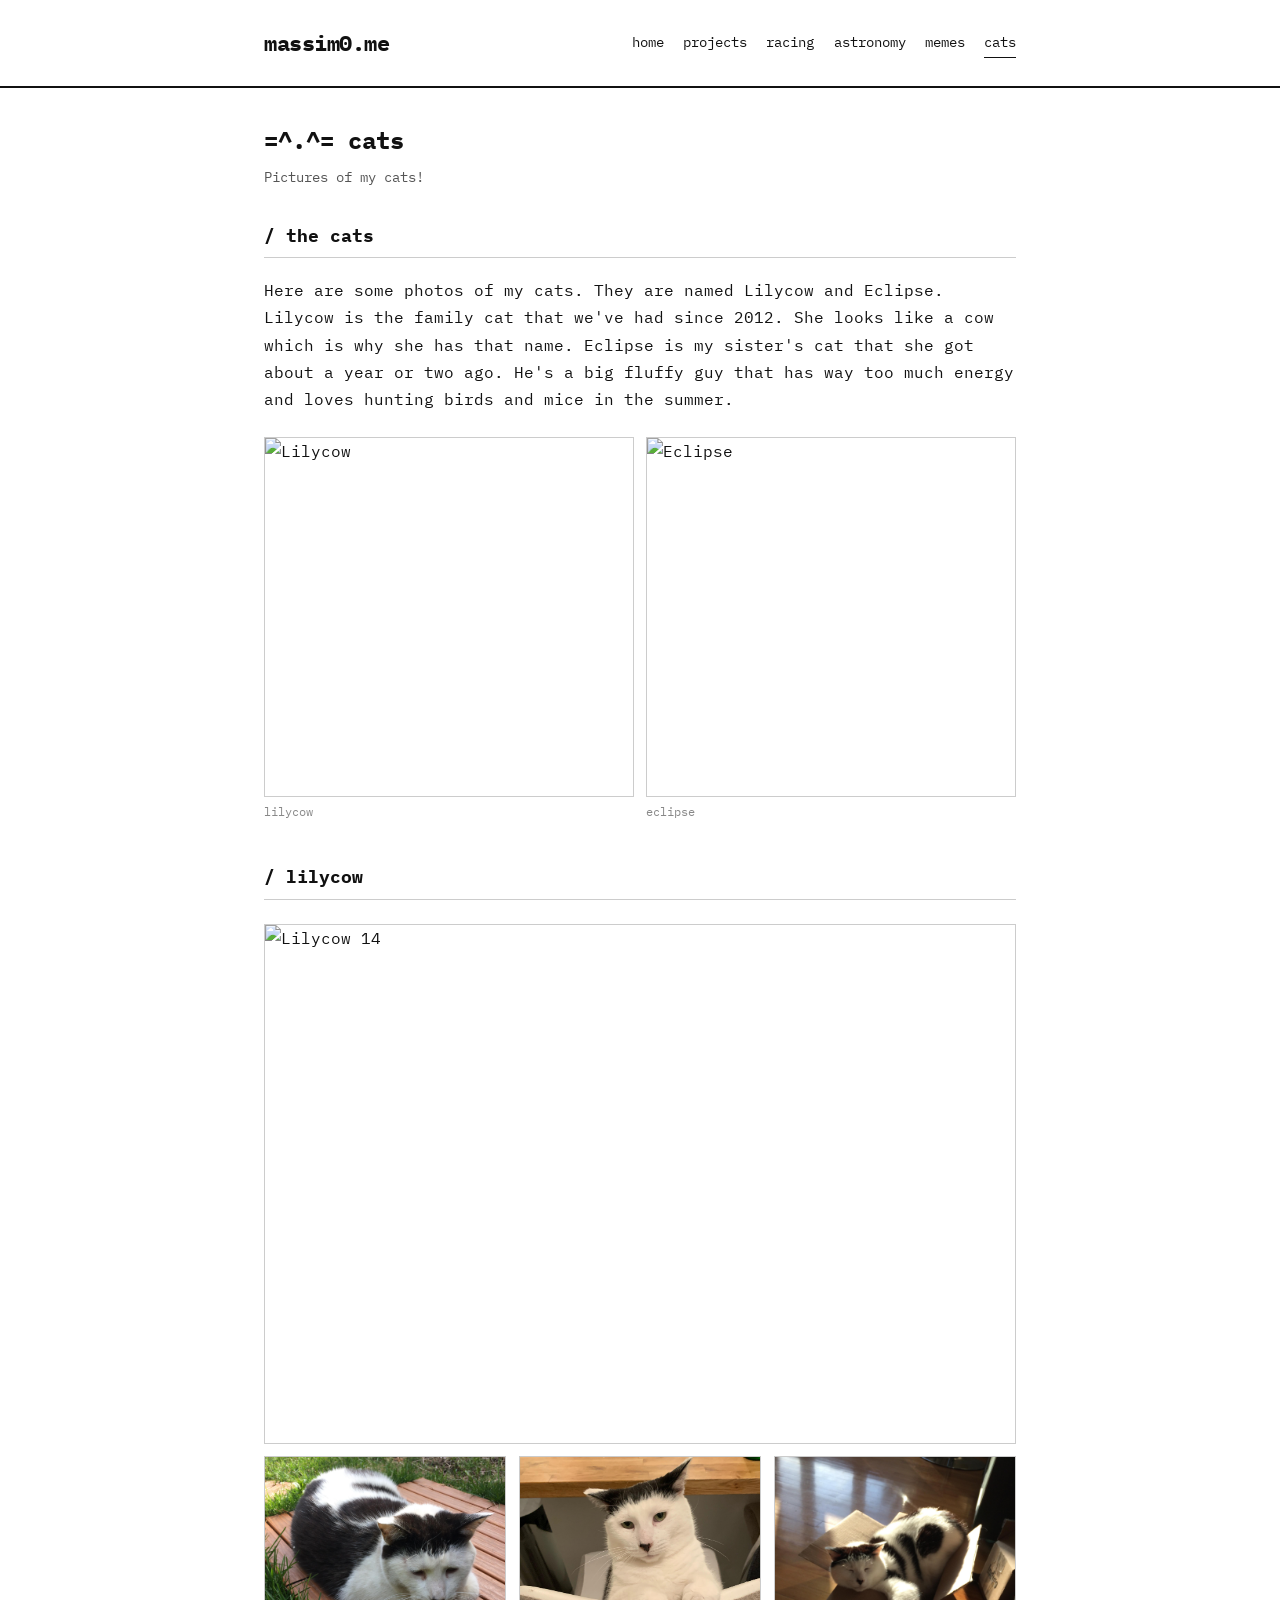
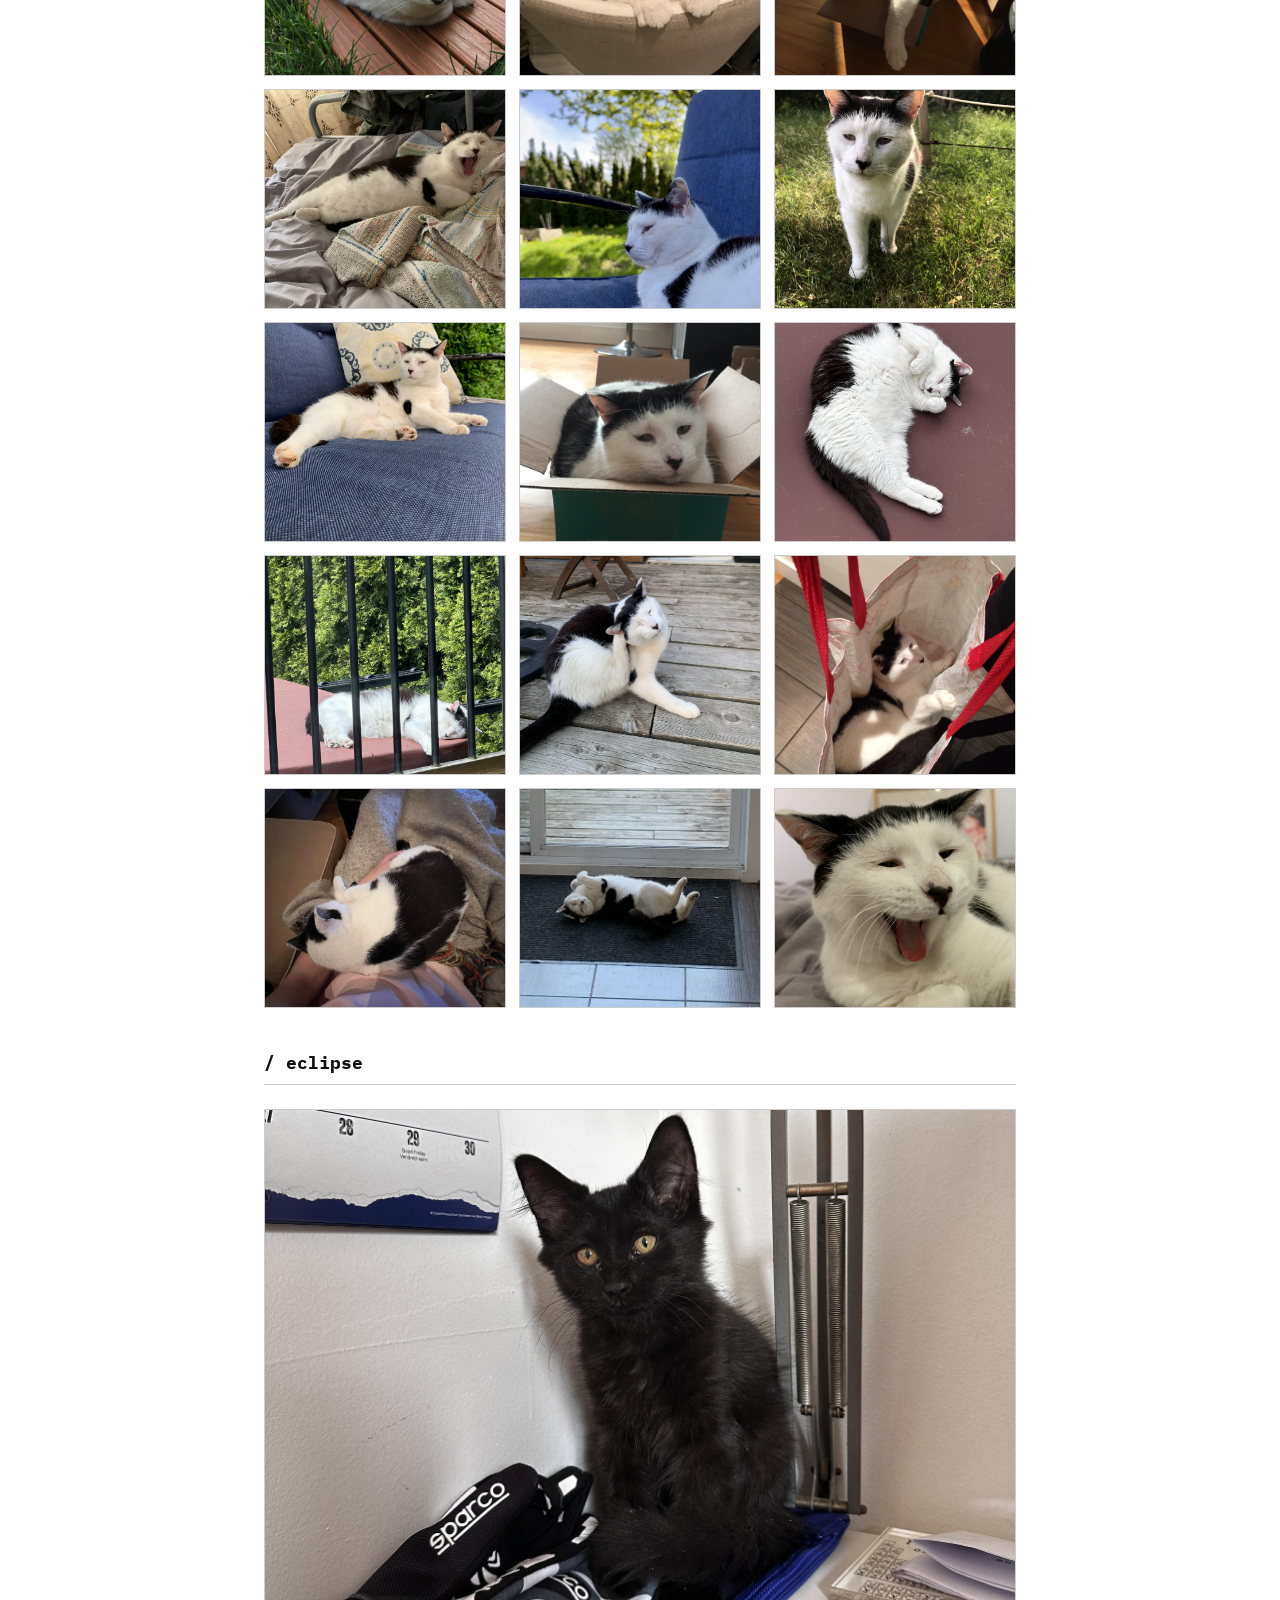
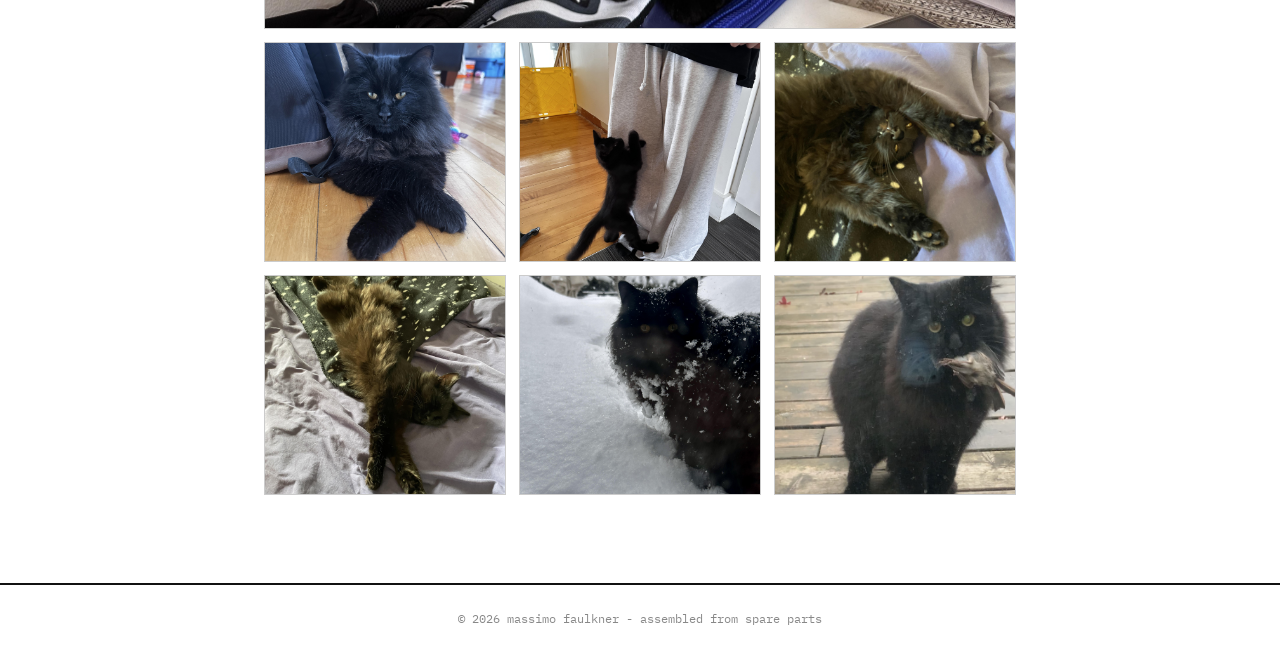
==== categories/cats.html @ 1d0e9ced "Initial commit" ====
<!DOCTYPE html>
<html lang="en" data-root="1">
<head>
  <meta charset="UTF-8">
  <meta name="viewport" content="width=device-width, initial-scale=1.0">
  <title>cats - massim0.me</title>
  <link rel="preconnect" href="https://fonts.googleapis.com">
  <link href="https://fonts.googleapis.com/css2?family=IBM+Plex+Mono:wght@400;600;700&display=swap" rel="stylesheet">
  <link rel="stylesheet" href="../css/style.css">
</head>
<body>

  <header>
    <div class="container">
      <div class="site-title">
        <a href="../index.html">massim0.me</a>
      </div>
      <nav>
        <a href="../index.html">home</a>
        <a href="projects.html">projects</a>
        <a href="racing.html">racing</a>
        <a href="astronomy.html">astronomy</a>
        <a href="memes.html">memes</a>
        <a href="cats.html" class="active">cats</a>
      </nav>
    </div>
  </header>

  <main>
    <div class="container">
      <section class="category-header">
        <h1>=^.^= cats</h1>
        <p>Pictures of my cats!</p>
      </section>

      <section class="cat-section">
        <div class="section-heading"><span>/ the cats</span></div>
        <p>
            Here are some photos of my cats. They are named Lilycow and Eclipse.
            Lilycow is the family cat that we've had since 2012. She looks like a cow
            which is why she has that name. Eclipse is my sister's cat that she got
            about a year or two ago. He's a big fluffy guy that has way too much
            energy and loves hunting birds and mice in the summer.
        </p>
        <div class="photo-grid" style="grid-template-columns: repeat(2, 1fr); max-width: 800px; margin-left: auto; margin-right: auto;">
          <div>
            <img src="../images/cats/lilycow.jpg" alt="Lilycow" style="height: 360px;">
            <p class="photo-caption">lilycow</p>
          </div>
          <div>
            <img src="../images/cats/eclipse.jpg" alt="Eclipse" style="height: 360px;">
            <p class="photo-caption">eclipse</p>
          </div>
        </div>
      </section>

      <section class="cat-section">
        <div class="section-heading"><span>/ lilycow</span></div>
        <div class="photo-grid">
          <div class="featured"><img src="../images/cats/lilycow14.JPG" alt="Lilycow 14"></div>
          <div><img src="../images/cats/lilycow.JPG" alt="Lilycow"></div>
          <div><img src="../images/cats/lilycow1.jpeg" alt="Lilycow 1"></div>
          <div><img src="../images/cats/lilycow2.JPG" alt="Lilycow 2"></div>
          <div><img src="../images/cats/lilycow3.jpg" alt="Lilycow 3"></div>
          <div><img src="../images/cats/lilycow4.jpg" alt="Lilycow 4"></div>
          <div><img src="../images/cats/lilycow5.JPG" alt="Lilycow 5"></div>
          <div><img src="../images/cats/lilycow6.jpeg" alt="Lilycow 6"></div>
          <div><img src="../images/cats/lilycow7.JPG" alt="Lilycow 7"></div>
          <div><img src="../images/cats/lilycow8.JPG" alt="Lilycow 8"></div>
          <div><img src="../images/cats/lilycow9.jpg" alt="Lilycow 9"></div>
          <div><img src="../images/cats/lilycow10.jpg" alt="Lilycow 10"></div>
          <div><img src="../images/cats/lilycow11.JPG" alt="Lilycow 11"></div>
          <div><img src="../images/cats/lilycow12.jpg" alt="Lilycow 12"></div>
          <div><img src="../images/cats/lilycow13.jpg" alt="Lilycow 13"></div>
          <div><img src="../images/cats/lilycow15.jpg" alt="Lilycow 15"></div>
        </div>
      </section>

      <section class="cat-section">
        <div class="section-heading"><span>/ eclipse</span></div>
        <div class="photo-grid">
          <div class="featured"><img src="../images/cats/eclipse1.JPG" alt="Eclipse 1"></div>
          <div><img src="../images/cats/eclipse.JPG" alt="Eclipse"></div>
          <div><img src="../images/cats/eclipse2.JPG" alt="Eclipse 2"></div>
          <div><img src="../images/cats/eclipse3.JPG" alt="Eclipse 3"></div>
          <div><img src="../images/cats/eclipse4.JPG" alt="Eclipse 4"></div>
          <div><img src="../images/cats/eclipse5.JPG" alt="Eclipse 5"></div>
          <div><img src="../images/cats/eclipse6.PNG" alt="Eclipse 6"></div>
        </div>
      </section>

    </div>
  </main>

  <footer>
    <div class="container">
      <p>&copy; 2026 massimo faulkner - assembled from spare parts</p>
    </div>
  </footer>

</body>
</html>
---- css/style.css ----
*, *::before, *::after {
  margin: 0;
  padding: 0;
  box-sizing: border-box;
}

:root {
  --bg: #ffffff;
  --text: #111111;
  --accent: #555555;
  --border: #cccccc;
  --hover: #000000;
  --subtle: #888888;
  --code-bg: #f4f4f4;
  --font-mono: 'IBM Plex Mono', 'Fira Code', 'Source Code Pro', 'Courier New', monospace;
}

html {
  font-size: 16px;
  scroll-behavior: smooth;
}

body {
  font-family: var(--font-mono);
  background: var(--bg);
  color: var(--text);
  line-height: 1.7;
  min-height: 100vh;
  display: flex;
  flex-direction: column;
}

a {
  color: var(--text);
  text-decoration: none;
  border-bottom: 1px solid var(--border);
  transition: border-color 0.2s;
}

a:hover {
  border-color: var(--hover);
}

.container {
  width: 100%;
  max-width: 800px;
  margin: 0 auto;
  padding: 0 1.5rem;
}

header {
  border-bottom: 2px solid var(--text);
  padding: 1.5rem 0;
  margin-bottom: 2rem;
}

header .container {
  display: flex;
  justify-content: space-between;
  align-items: center;
  flex-wrap: wrap;
  gap: 1rem;
}

.site-title {
  font-size: 1.4rem;
  font-weight: 700;
  letter-spacing: -0.5px;
}

.site-title a {
  border: none;
}

.site-title a:hover {
  opacity: 0.7;
}

.site-title .cursor {
  animation: blink 1s step-end infinite;
}

@keyframes blink {
  50% { opacity: 0; }
}

nav {
  display: flex;
  gap: 1.2rem;
  flex-wrap: wrap;
}

nav a {
  font-size: 0.85rem;
  text-transform: lowercase;
  border: none;
  padding: 0.2rem 0;
  position: relative;
}

nav a::after {
  content: '';
  position: absolute;
  bottom: 0;
  left: 0;
  width: 0;
  height: 1px;
  background: var(--text);
  transition: width 0.3s;
}

nav a:hover::after,
nav a.active::after {
  width: 100%;
}

main {
  flex: 1;
  padding-bottom: 3rem;
}

.hero {
  margin-bottom: 3rem;
}

.hero h1 {
  font-size: 1.8rem;
  margin-bottom: 0.5rem;
  font-weight: 700;
}

.hero .tagline {
  color: var(--accent);
  font-size: 0.95rem;
  margin-bottom: 1.5rem;
}

.hero .bio {
  font-size: 0.9rem;
  max-width: 650px;
}

.hero .bio p {
  margin-bottom: 0.8rem;
}

.section-heading {
  font-size: 1.1rem;
  font-weight: 700;
  margin-bottom: 1.2rem;
  padding-bottom: 0.4rem;
  border-bottom: 1px solid var(--border);
  display: flex;
  justify-content: space-between;
  align-items: baseline;
}

.section-heading .view-all {
  font-size: 0.8rem;
  font-weight: 400;
  color: var(--accent);
}

.post-list {
  list-style: none;
  margin-bottom: 3rem;
}

.post-item {
  padding: 1rem 0;
  border-bottom: 1px solid var(--code-bg);
}

.post-item:last-child {
  border-bottom: none;
}

.post-meta {
  font-size: 0.75rem;
  color: var(--subtle);
  margin-bottom: 0.3rem;
  display: flex;
  gap: 1rem;
}

.post-meta .category-tag {
  text-transform: lowercase;
  background: var(--code-bg);
  padding: 0.1rem 0.4rem;
  font-size: 0.7rem;
}

.post-item h3 {
  font-size: 1rem;
  font-weight: 600;
  margin-bottom: 0.3rem;
}

.post-item h3 a {
  border: none;
}

.post-item h3 a:hover {
  opacity: 0.6;
}

.post-item .excerpt {
  font-size: 0.85rem;
  color: var(--accent);
  display: -webkit-box;
  -webkit-line-clamp: 2;
  -webkit-box-orient: vertical;
  overflow: hidden;
}

.category-grid {
  display: grid;
  grid-template-columns: repeat(auto-fill, minmax(140px, 1fr));
  gap: 0.8rem;
  margin-bottom: 3rem;
}

.category-card {
  border: 1px solid var(--border);
  padding: 1rem;
  text-align: center;
  font-size: 0.85rem;
  transition: background 0.2s, border-color 0.2s;
}

.category-card:hover {
  background: var(--code-bg);
  border-color: var(--text);
}

.category-card .cat-icon {
  font-size: 1.5rem;
  margin-bottom: 0.3rem;
  display: block;
}

.category-card span {
  text-transform: lowercase;
}

.category-header {
  margin-bottom: 2rem;
}

.category-header h1 {
  font-size: 1.5rem;
  font-weight: 700;
  margin-bottom: 0.3rem;
}

.category-header p {
  font-size: 0.85rem;
  color: var(--accent);
}

.post-single {
  max-width: 750px;
}

.post-single header.post-header {
  border: none;
  padding: 0;
  margin-bottom: 2rem;
}

.post-single .post-header h1 {
  font-size: 1.6rem;
  font-weight: 700;
  margin-bottom: 0.5rem;
  line-height: 1.3;
}

.post-single .post-header .post-meta {
  font-size: 0.8rem;
}

.post-single .post-body {
  font-size: 0.9rem;
}

.post-single .post-body h2 {
  font-size: 1.2rem;
  margin: 2rem 0 0.8rem;
  font-weight: 700;
}

.post-single .post-body h3 {
  font-size: 1.05rem;
  margin: 1.5rem 0 0.6rem;
  font-weight: 600;
}

.post-single .post-body p {
  margin-bottom: 1rem;
}

.post-single .post-body ul,
.post-single .post-body ol {
  margin: 0.5rem 0 1rem 1.5rem;
}

.post-single .post-body li {
  margin-bottom: 0.3rem;
}

.post-single .post-body img {
  max-width: 100%;
  height: auto;
  margin: 1rem 0;
  border: 1px solid var(--border);
}

.post-single .post-body .post-image {
  display: flex;
  flex-direction: column;
  align-items: center;
  margin: 1.5rem 0;
}

.post-single .post-body .post-image img {
  margin: 0;
}

.post-single .post-body .photo-caption {
  font-size: 0.75rem;
  color: var(--subtle);
  text-align: center;
  margin: 0.4rem 0 0;
}

.post-single .post-body .photo-grid {
  display: grid;
  gap: 1rem;
  margin: 1.5rem auto;
  align-items: start;
}

.post-single .post-body .photo-grid img {
  width: 100%;
  height: auto;
  margin: 0;
}

.post-single .post-body code {
  background: var(--code-bg);
  padding: 0.15rem 0.4rem;
  font-size: 0.85rem;
}

.post-single .post-body pre {
  background: var(--code-bg);
  padding: 1rem;
  overflow-x: auto;
  margin: 1rem 0;
  border: 1px solid var(--border);
}

.post-single .post-body pre code {
  background: none;
  padding: 0;
}

.post-single .post-body blockquote {
  border-left: 3px solid var(--border);
  padding-left: 1rem;
  color: var(--accent);
  margin: 1rem 0;
  font-style: italic;
}

.post-nav {
  margin-top: 3rem;
  padding-top: 1rem;
  border-top: 1px solid var(--border);
  font-size: 0.85rem;
}

.post-nav a {
  color: var(--accent);
}

footer {
  border-top: 2px solid var(--text);
  padding: 1.5rem 0;
  font-size: 0.75rem;
  color: var(--subtle);
  text-align: center;
}

footer a {
  color: var(--subtle);
  border-color: var(--border);
}

@media (max-width: 600px) {
  header .container {
    flex-direction: column;
    align-items: flex-start;
  }

  nav {
    gap: 0.8rem;
  }

  .hero h1 {
    font-size: 1.4rem;
  }

  .category-grid {
    grid-template-columns: repeat(2, 1fr);
  }
}

.photo-grid {
  display: grid;
  grid-template-columns: repeat(auto-fill, minmax(220px, 1fr));
  gap: 0.8rem;
  margin: 1.5rem 0;
}
.photo-grid img {
  width: 100%;
  height: 220px;
  object-fit: cover;
  border: 1px solid var(--border);
  display: block;
}
.photo-caption {
  font-size: 0.75rem;
  color: var(--subtle);
  margin-top: 0.3rem;
}
.cat-section {
  margin-bottom: 2.5rem;
}
.photo-grid .featured {
  grid-column: 1 / -1;
}
.photo-grid .featured img {
  height: 520px;
}

/* Memes Page Styles */
.meme-feed {
  display: grid;
  grid-template-columns: 1fr 1fr;
  gap: 1.5rem;
  align-items: start;
}
.meme-item img {
  max-width: 100%;
  height: auto;
  border: 1px solid var(--border);
  display: block;
}
.meme-item .meme-caption {
  font-size: 0.8rem;
  color: var(--subtle);
  margin-top: 0.5rem;
}
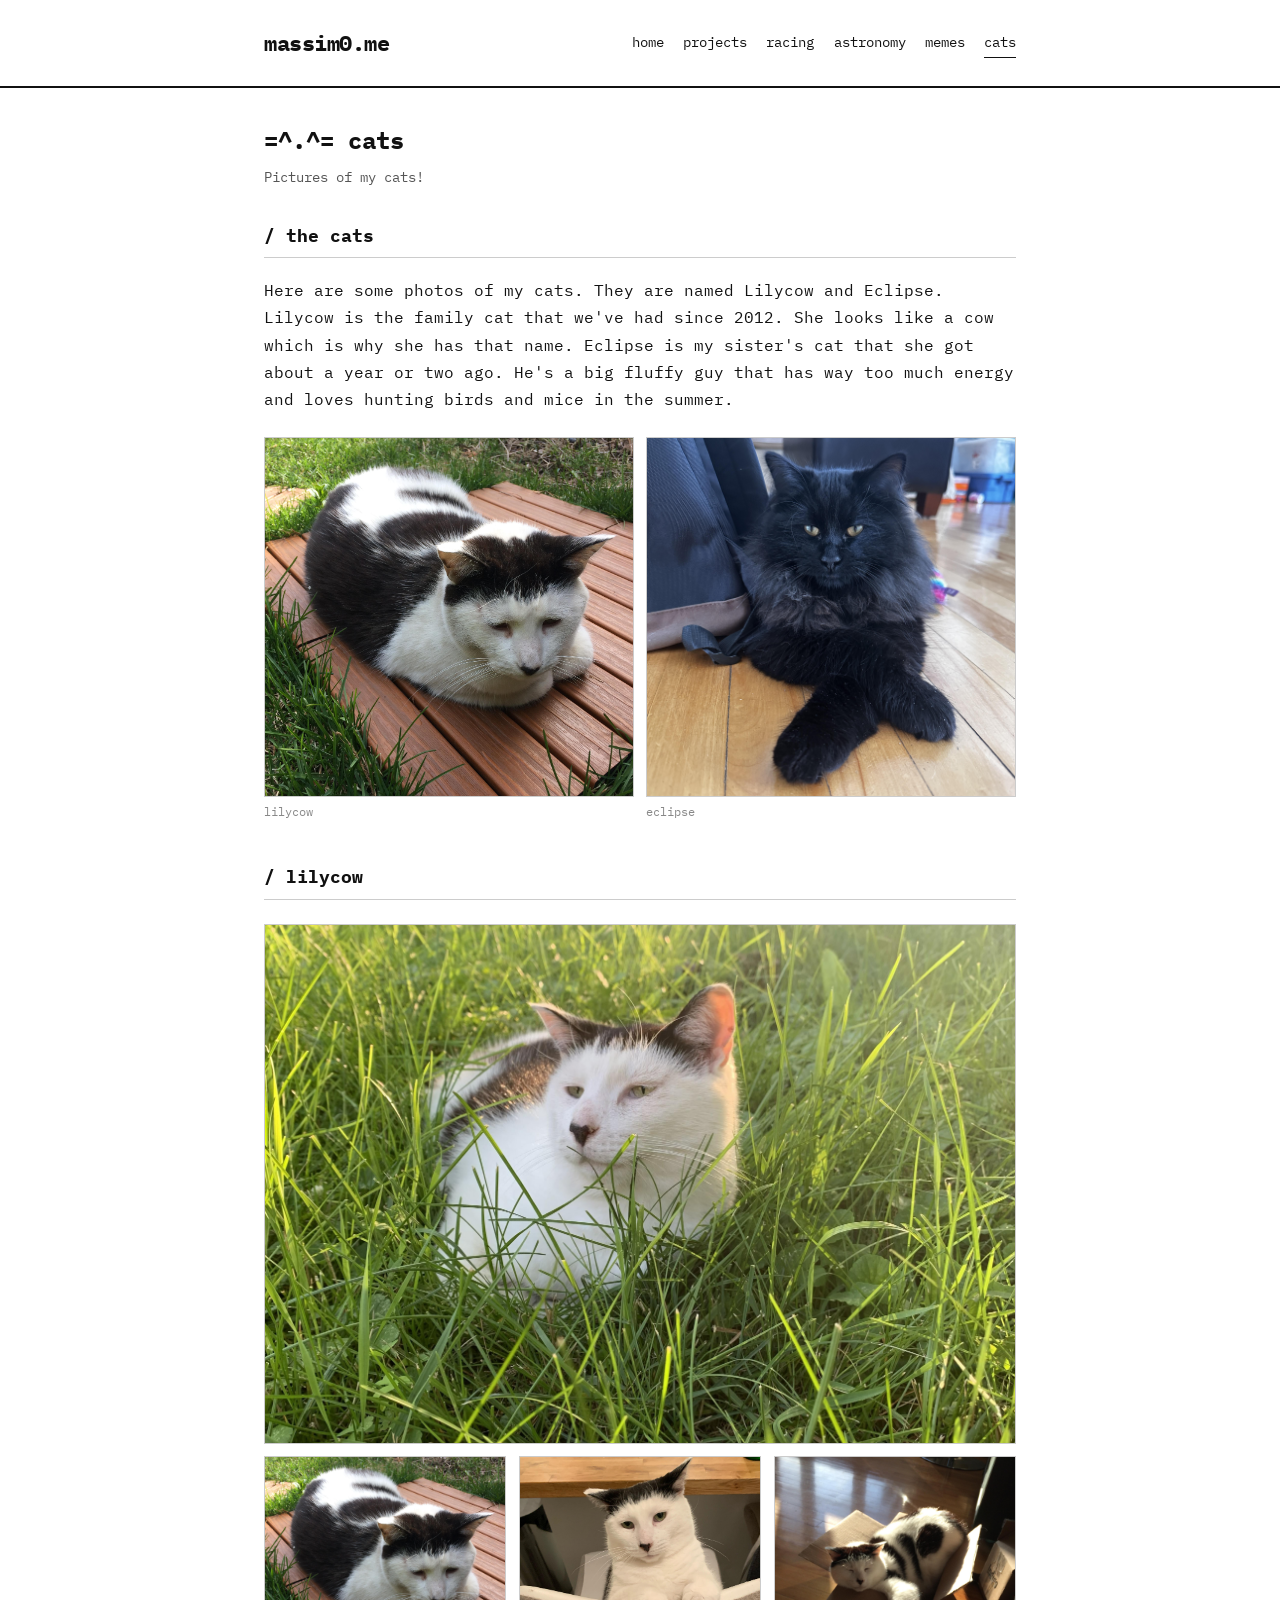
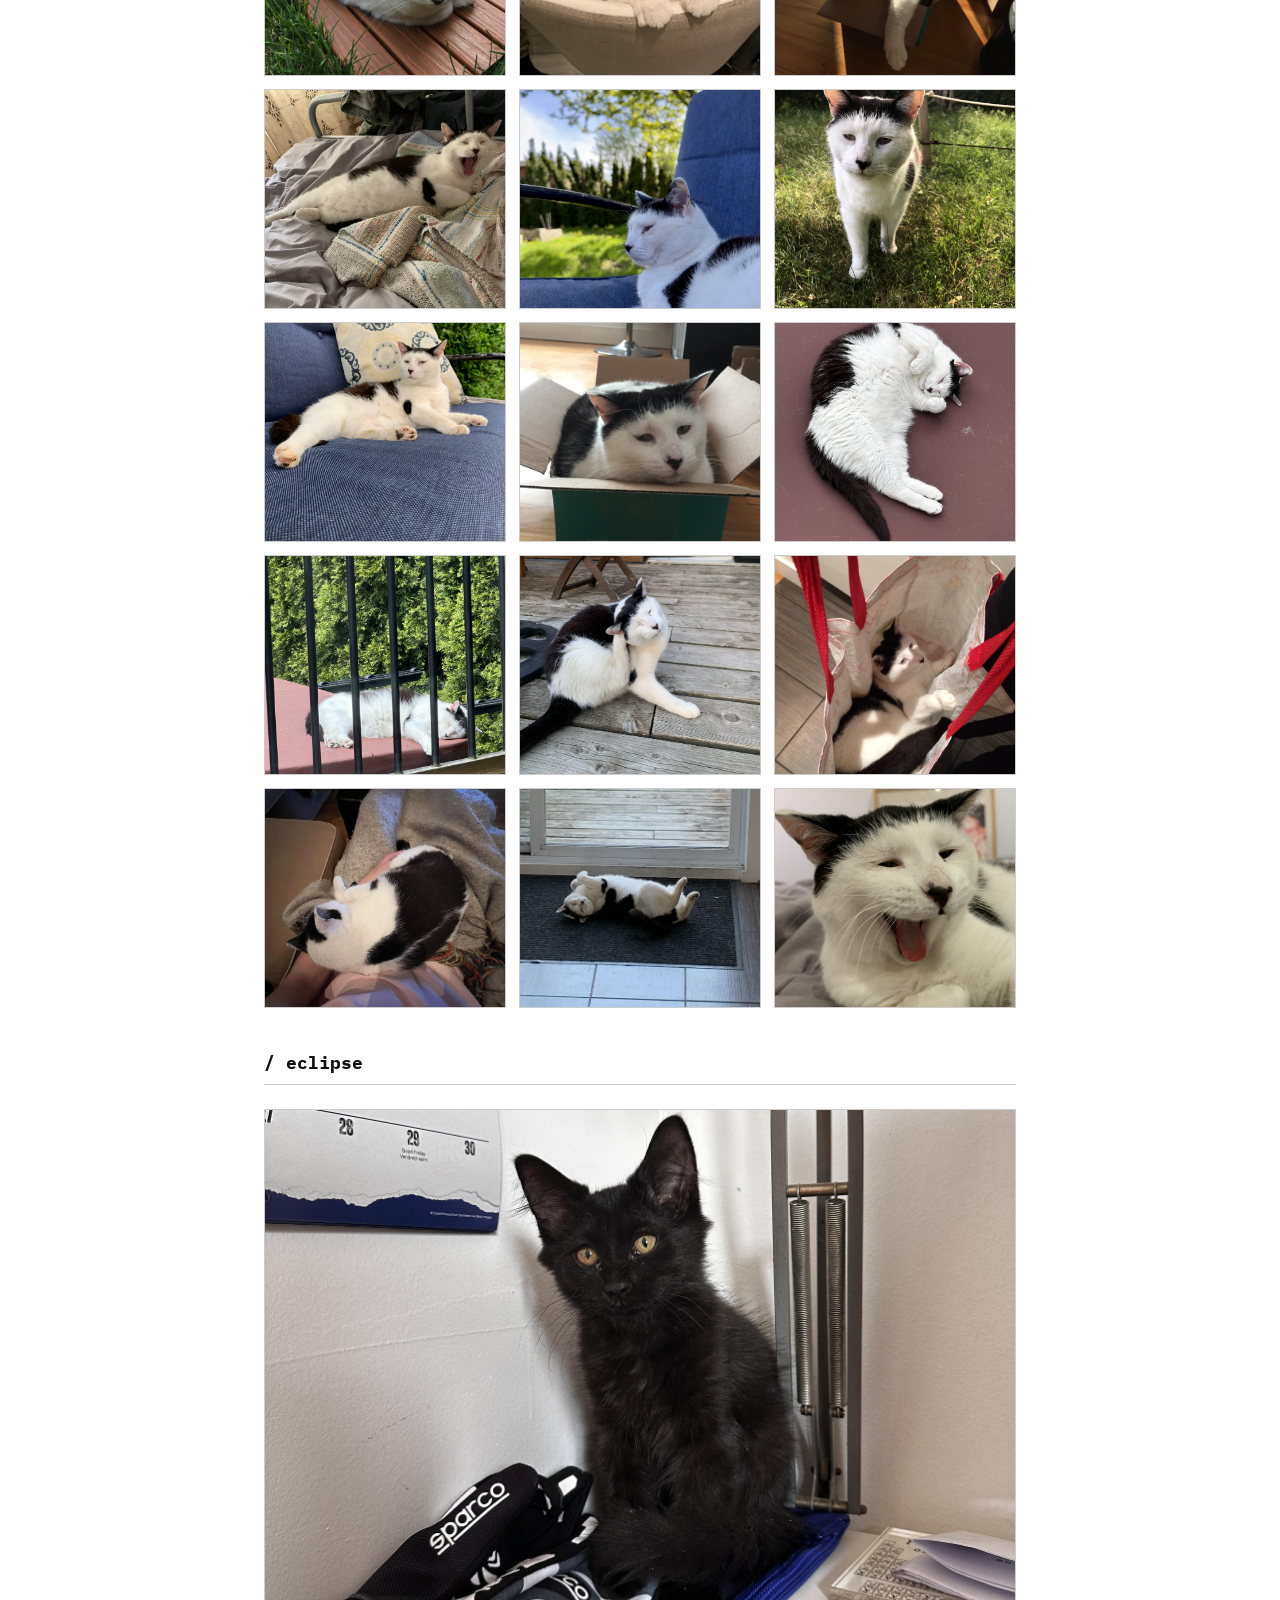
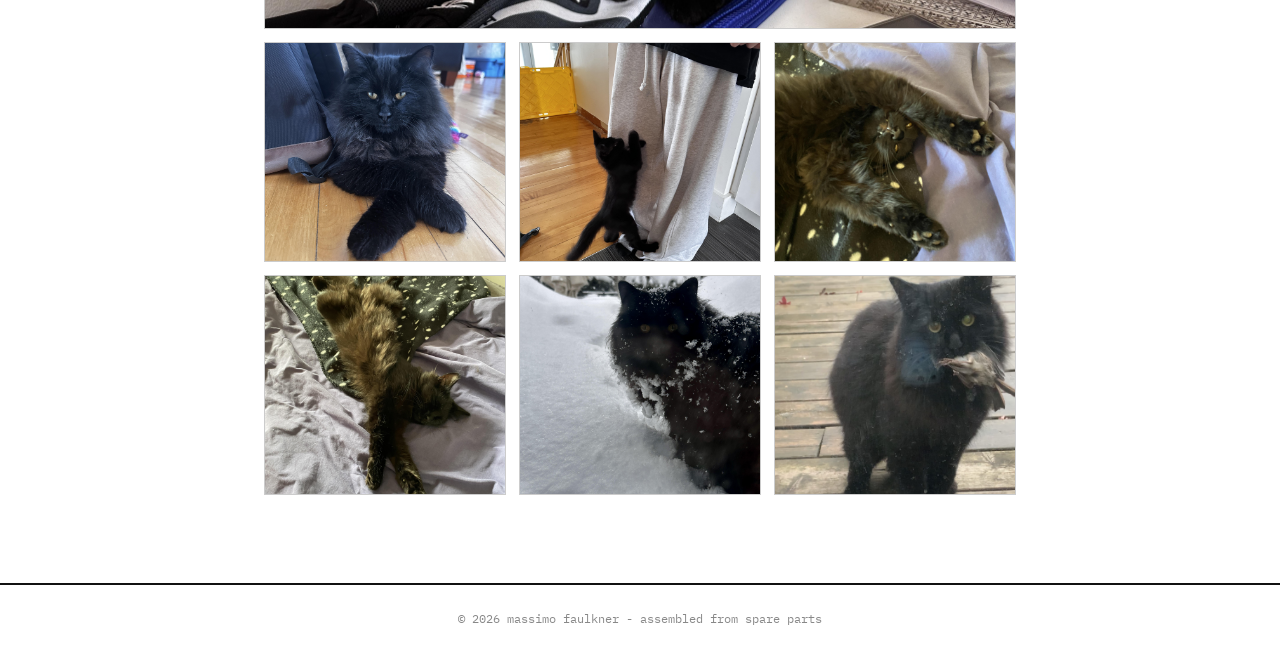
==== commit d892aa64: "Fix image file types" ====
--- a/categories/cats.html
+++ b/categories/cats.html
@@ -44,11 +44,11 @@
         </p>
         <div class="photo-grid" style="grid-template-columns: repeat(2, 1fr); max-width: 800px; margin-left: auto; margin-right: auto;">
           <div>
-            <img src="../images/cats/lilycow.jpg" alt="Lilycow" style="height: 360px;">
+            <img src="../images/cats/lilycow.JPG" alt="Lilycow" style="height: 360px;">
             <p class="photo-caption">lilycow</p>
           </div>
           <div>
-            <img src="../images/cats/eclipse.jpg" alt="Eclipse" style="height: 360px;">
+            <img src="../images/cats/eclipse.JPG" alt="Eclipse" style="height: 360px;">
             <p class="photo-caption">eclipse</p>
           </div>
         </div>
@@ -57,7 +57,7 @@
       <section class="cat-section">
         <div class="section-heading"><span>/ lilycow</span></div>
         <div class="photo-grid">
-          <div class="featured"><img src="../images/cats/lilycow14.JPG" alt="Lilycow 14"></div>
+          <div class="featured"><img src="../images/cats/lilycow14.jpg" alt="Lilycow 14"></div>
           <div><img src="../images/cats/lilycow.JPG" alt="Lilycow"></div>
           <div><img src="../images/cats/lilycow1.jpeg" alt="Lilycow 1"></div>
           <div><img src="../images/cats/lilycow2.JPG" alt="Lilycow 2"></div>
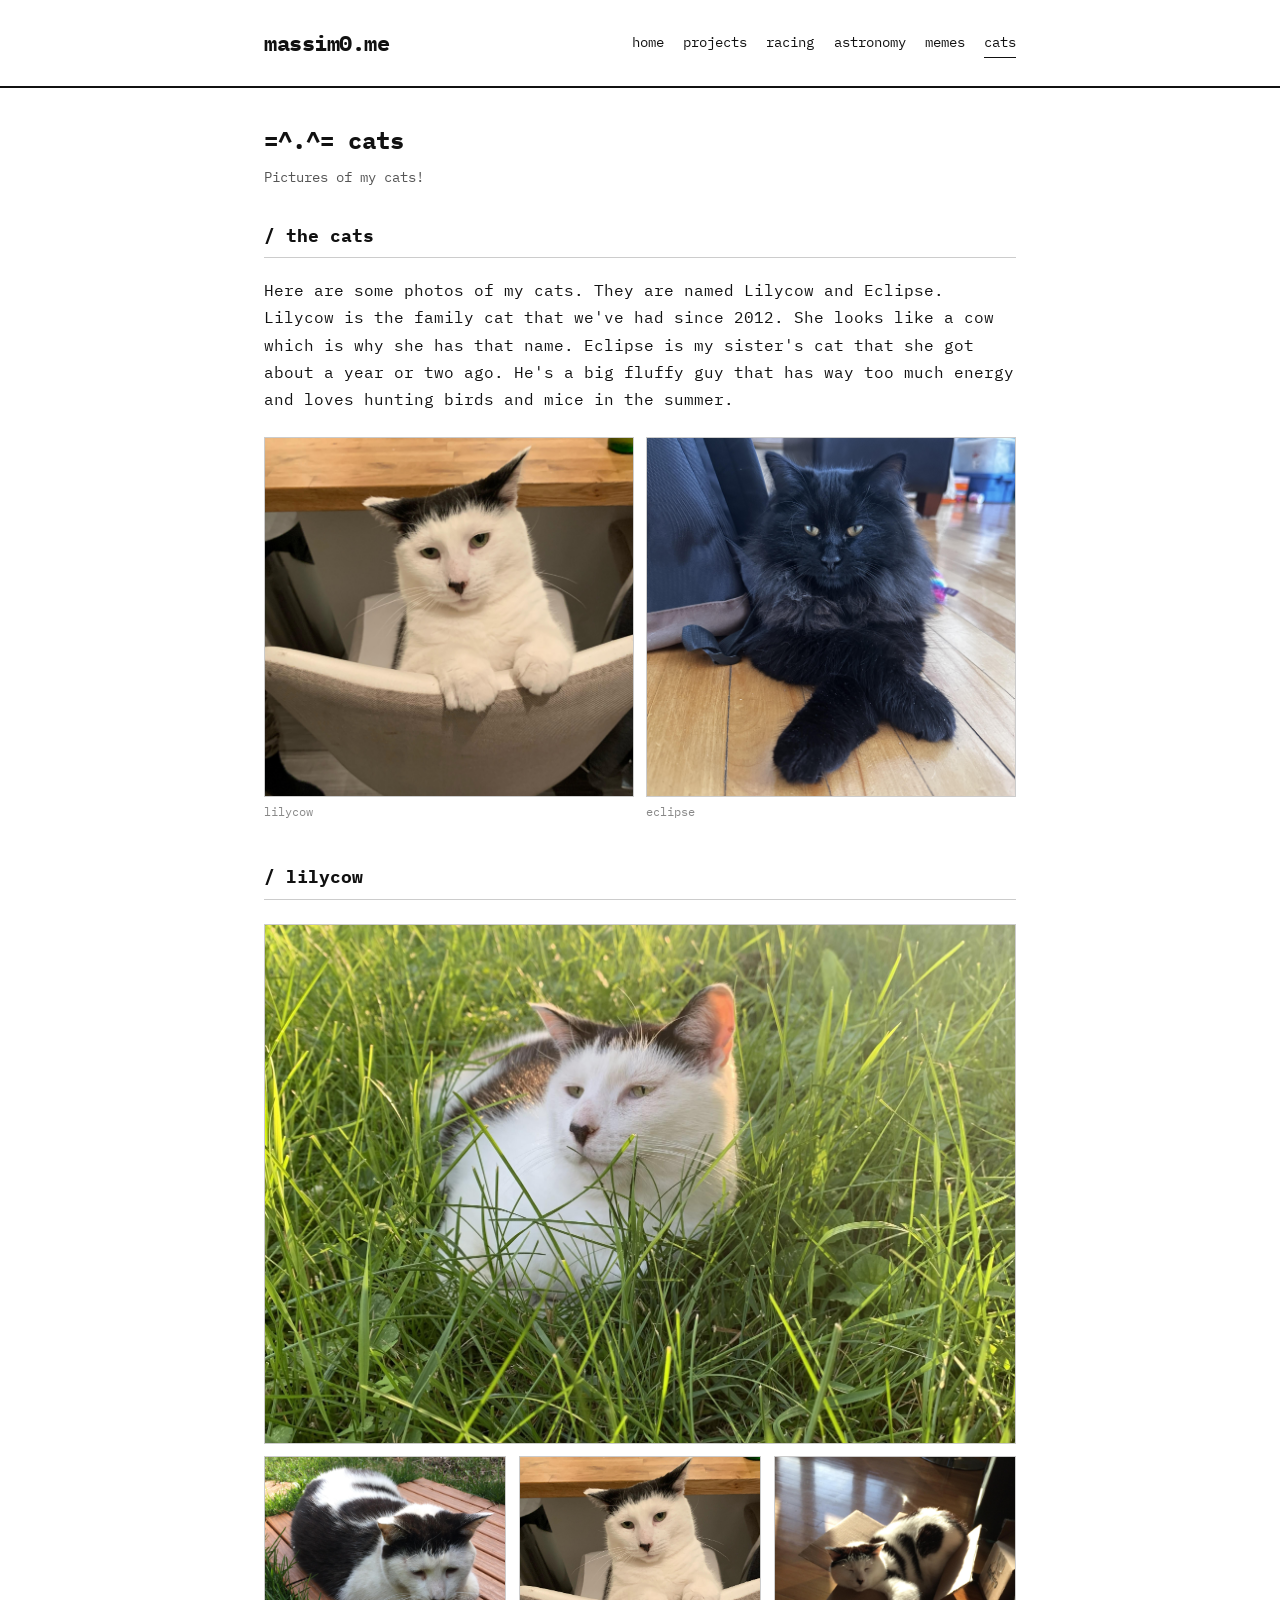
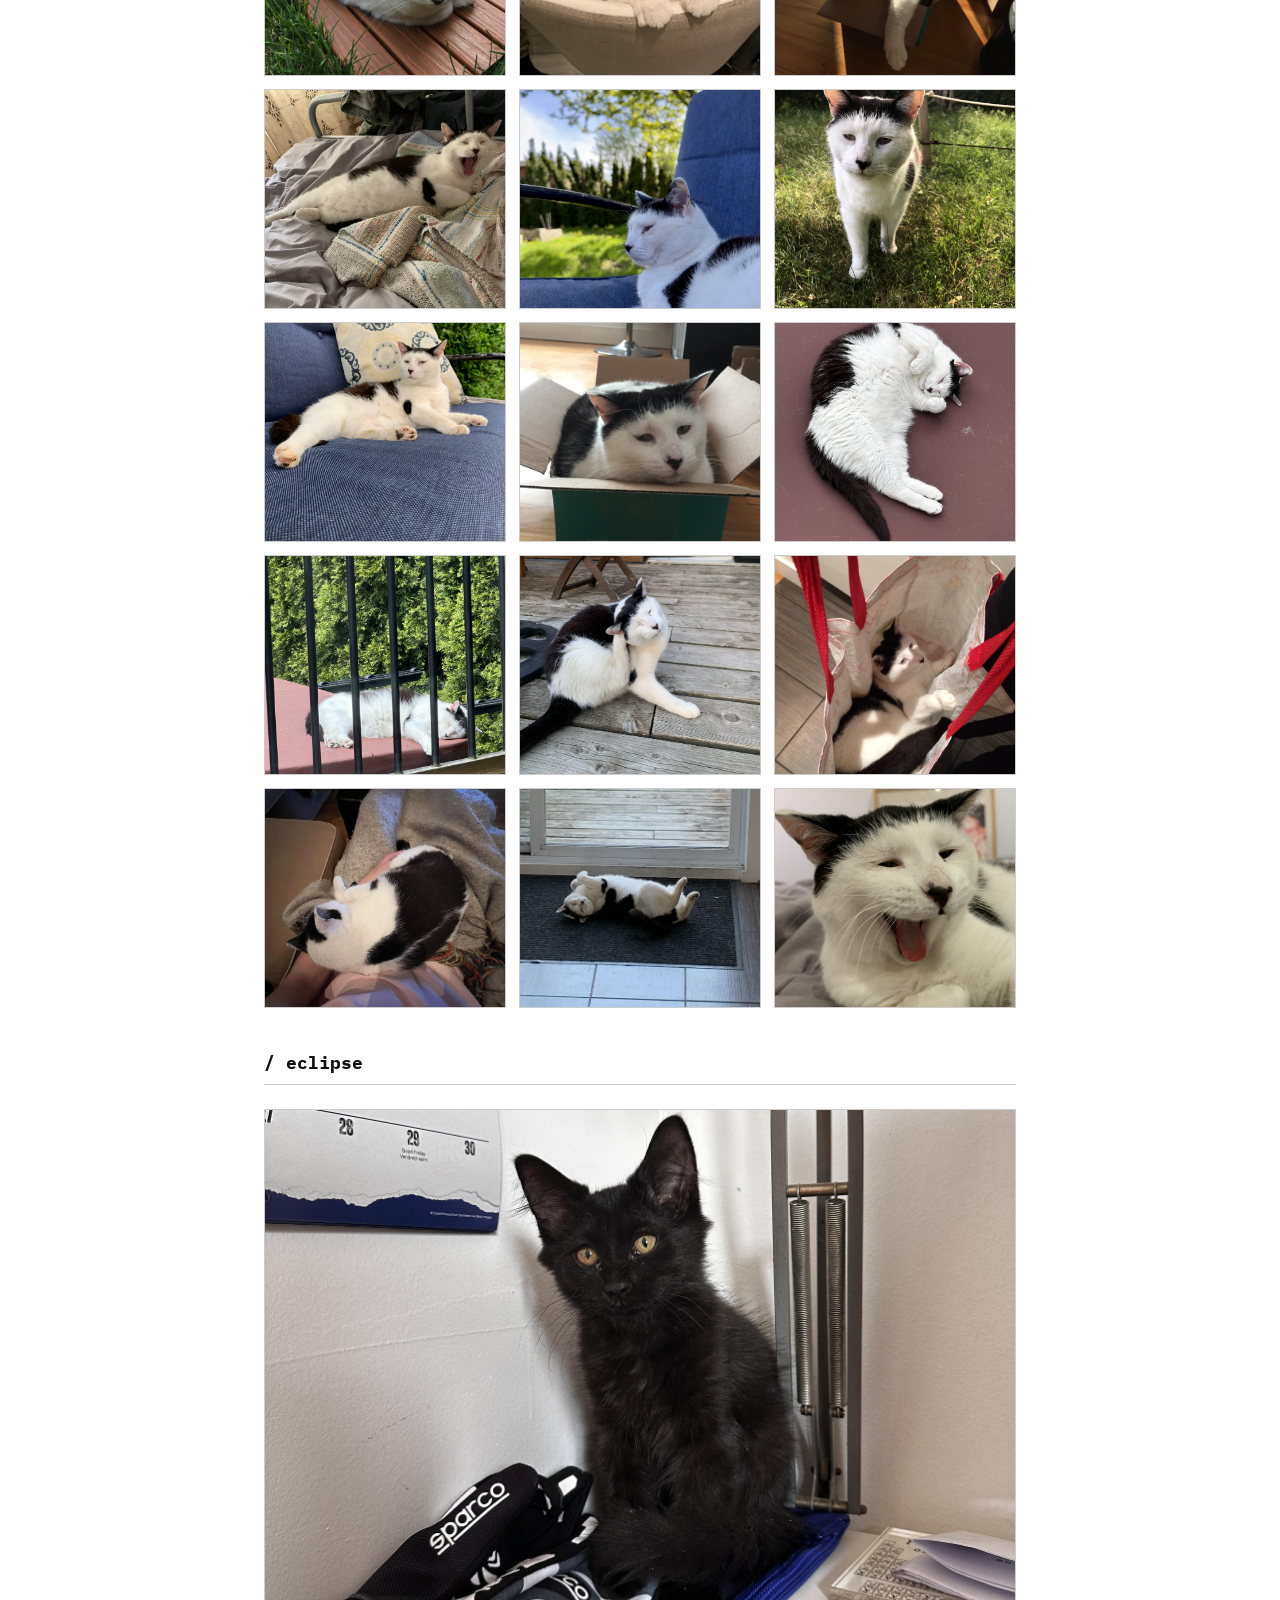
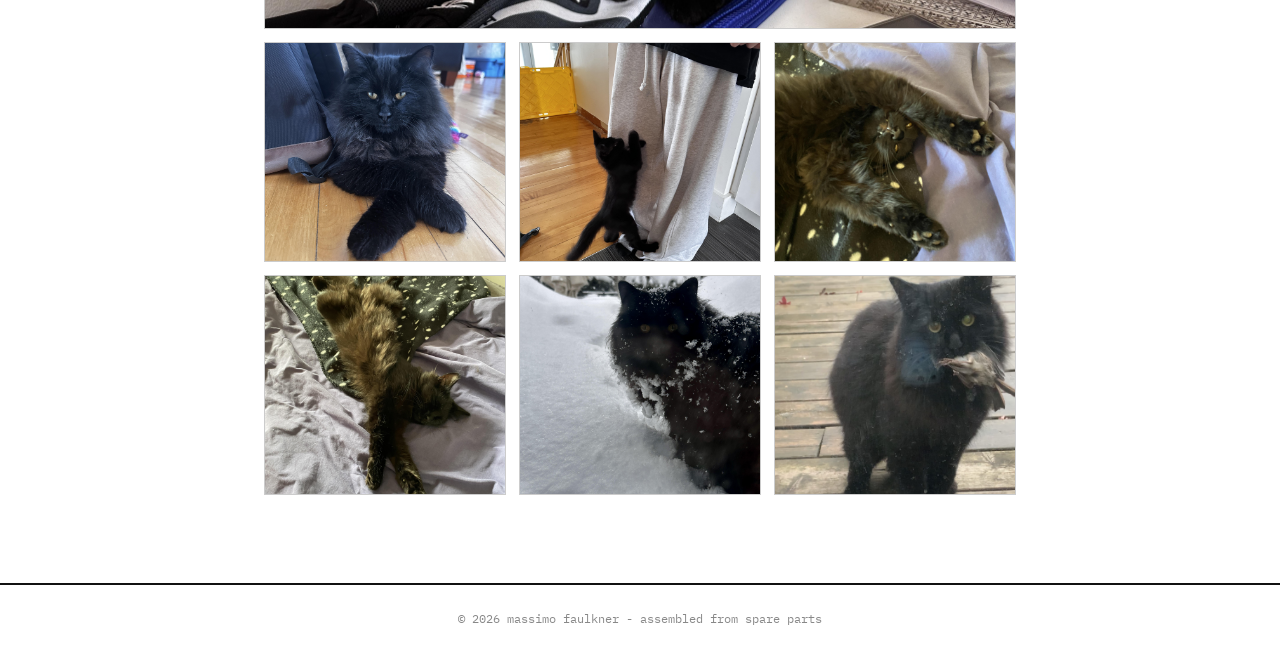
==== commit 30d595c2: "Update cats feature image" ====
--- a/categories/cats.html
+++ b/categories/cats.html
@@ -44,7 +44,7 @@
         </p>
         <div class="photo-grid" style="grid-template-columns: repeat(2, 1fr); max-width: 800px; margin-left: auto; margin-right: auto;">
           <div>
-            <img src="../images/cats/lilycow.JPG" alt="Lilycow" style="height: 360px;">
+            <img src="../images/cats/lilycow1.jpeg" alt="Lilycow" style="height: 360px;">
             <p class="photo-caption">lilycow</p>
           </div>
           <div>
